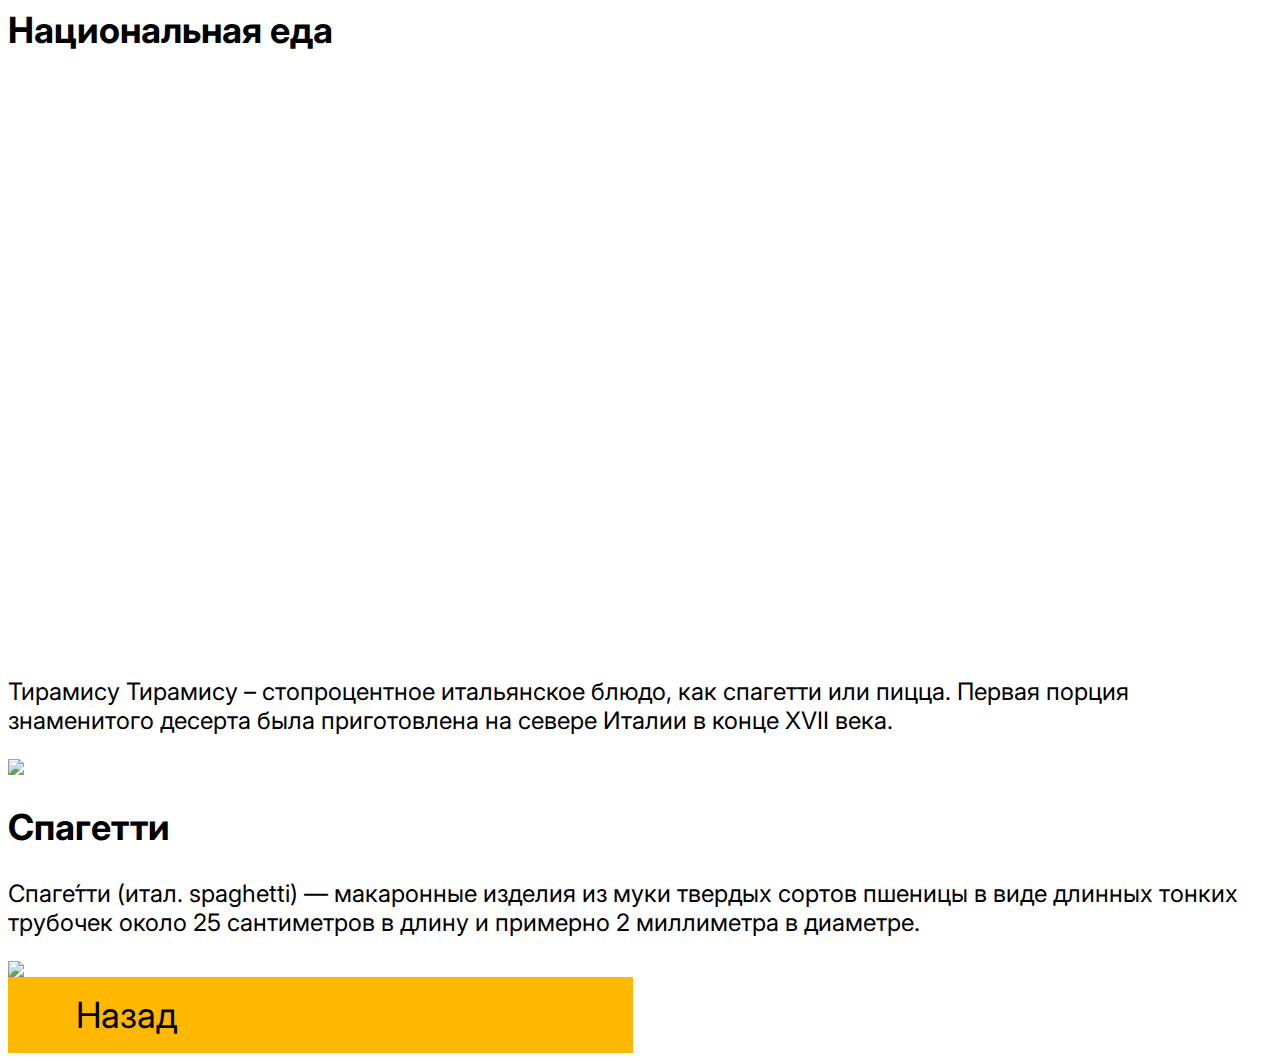
==== countries/eat.html @ 0e678b22 ":-)" ====
<html>
	<head>
	<link rel="stylesheet" href="../style.css">
	<link rel="preconnect" href="https://fonts.googleapis.com">
<link rel="preconnect" href="https://fonts.gstatic.com" crossorigin>
<link href="https://fonts.googleapis.com/css2?family=Inter:wght@100;200;300;400;500;600;700;800;900&display=swap" rel="stylesheet">
	</head>
	<body>
	
	<div class="third-banner">
		<div class="container">
			<div class="third-banner__inner">
			<h2 class="third-banner">Национальная еда</h2>
				</div>
			<p>Тирамису Тирамису – стопроцентное итальянское блюдо, как спагетти или пицца. Первая порция знаменитого десерта была приготовлена на севере Италии в конце XVII века.</p>
		<img src="../images/Italia 007 ilmage 002.jpg">
			<h2>Спагетти</h2>
			<p>Спаге́тти (итал. spaghetti) — макаронные изделия из муки твердых сортов пшеницы в виде длинных тонких трубочек около 25 сантиметров в длину и примерно 2 миллиметра в диаметре.</p>
		<img src="../images/Italia 007 ilmage 003.jpg">
		
	</div>
</div>
	<a href="index.html"class="btn">Назад</a>
 </body>
<html>
---- style.css ----
body{font-family: 'Inter';
font-style: normal;
font-weight: 400;
font-size: 24px;}
.slide{
width: 100%;
height: 100vh;
background-size:cover;
baground-position:center;
}
.italy{
background-image: url('images/image 2.jpg');
}
.italy2{
background-image: url('images/image 2.jpg');
}
.italy{
background-image: url('images/Italia 2 slide 003 ilm 001.jpg');
}
.slide__inner {
    display: flex;
    flex-direction: column;
    height: 100%;
    align-items: flex-start;
}
.main{
	background-image: url('Images/Italia 001 ilmage 001.jpg');
	}


.slide__inner {
    display: flex;
    flex-direction: column;
	height: 100%;
}
.slide__title{
font-family: 'Inter';
font-style: normal;
font-weight: 400;
font-size: 64px;
line-height: 77px;

color: #FFB800;
}
.btn{
	font-family: 'Inter';
font-style: normal;
font-weight: 400;
font-size: 36px;
line-height: 44px;

color: #000000;
background: #FFB800;
padding: 16px 57px 16px 68px;
display:block;
text-decoration:none;
max-width: 500px
}
.main__inner{
	display:flex;
	height:100%;
	flex-direction: column;
    justify-content: center;
}
.container{
		width: 100%;
		max-width: 1300px;
		margin: 0 auto;
}
.main__title{
	font-family: 'Inter';
font-style: normal;
font-weight: 500;
font-size: 64px;
line-height: 77px;

color: #FF9900;

}
.first-banner{
width:100%;
height:645px;
background-image:url('images/Rectangle 14.jpg');
}
.second-banner__inner{
width:100%;
height:645px;
background-image:url('images/Rectangle 7.jpg');
}
.third-banner__inner{
width:100%;
height:645px;
background-image:url('images/Italia 007 ilmage 001.jpg');
}
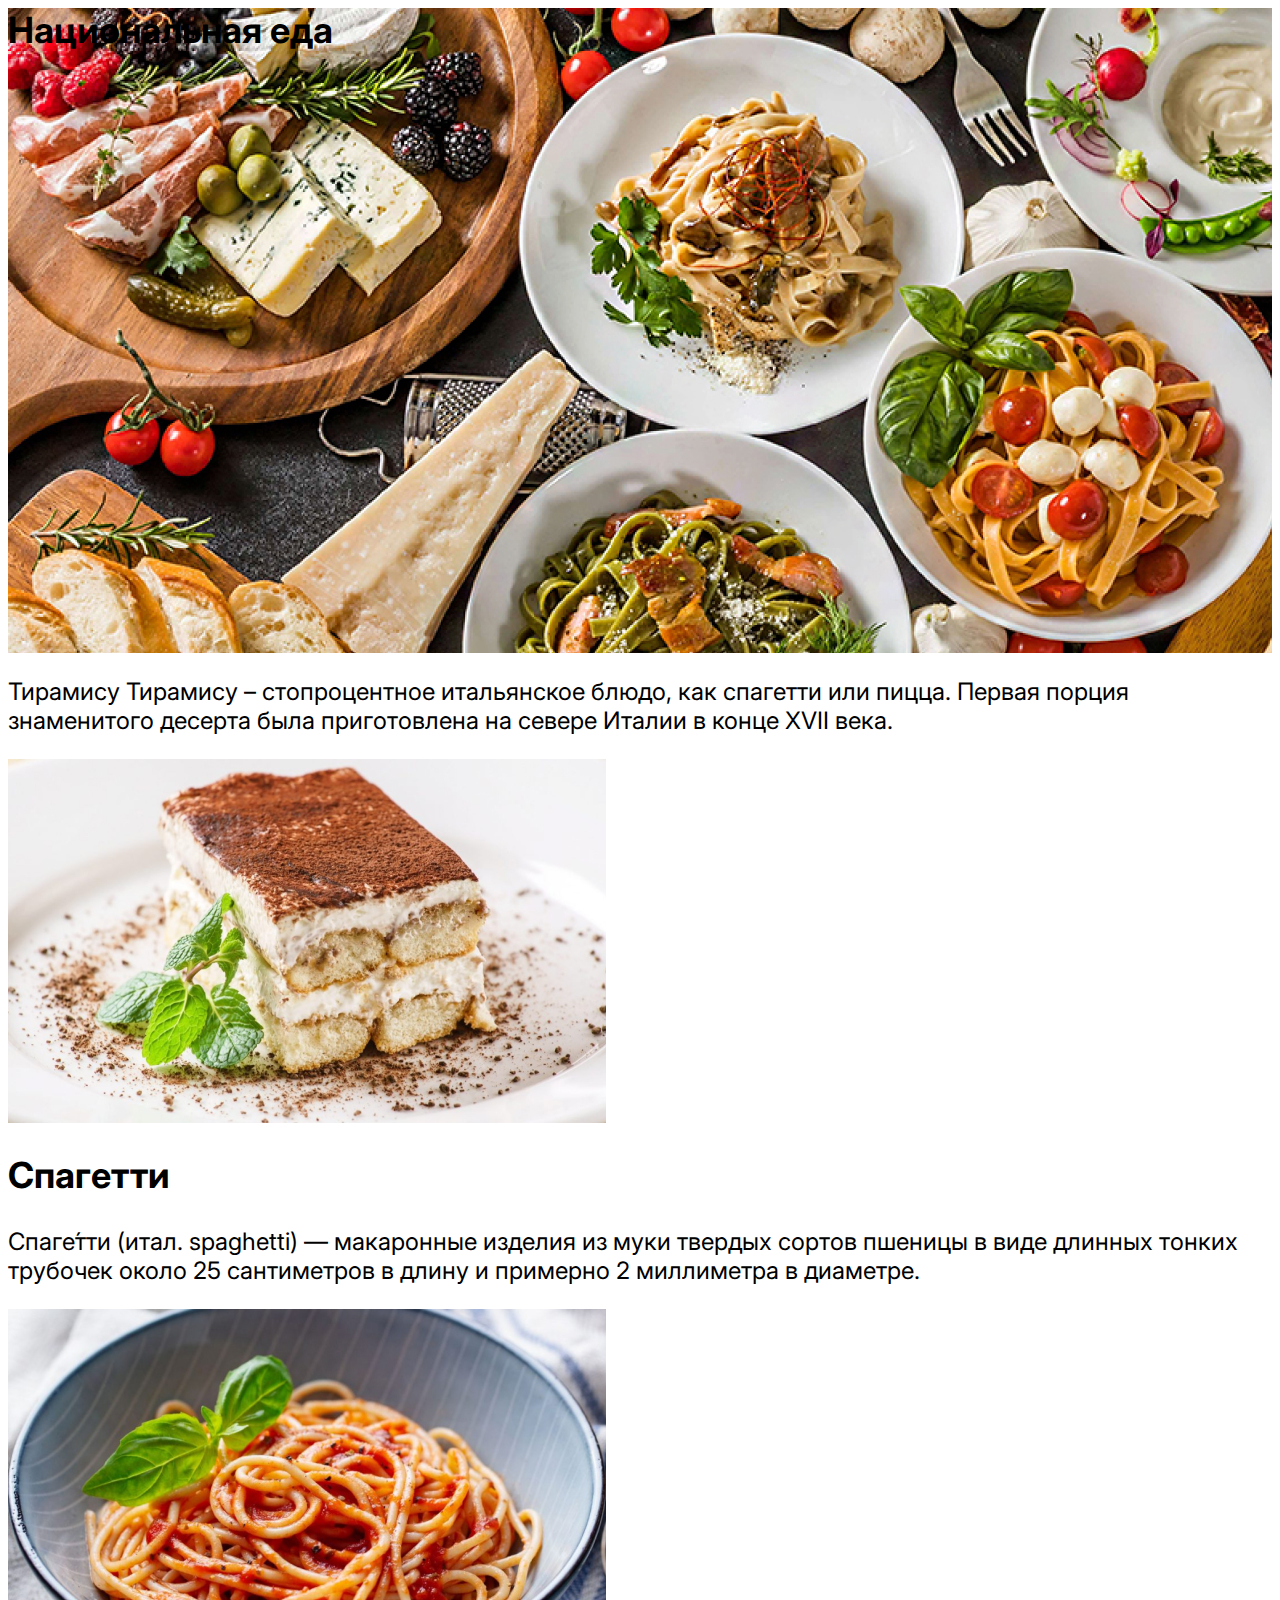
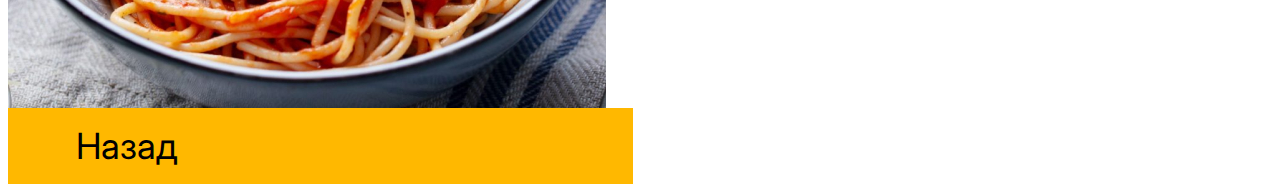
==== commit 684851df: "Update eat.html" ====
--- a/countries/eat.html
+++ b/countries/eat.html
@@ -13,13 +13,13 @@
 			<h2 class="third-banner">Национальная еда</h2>
 				</div>
 			<p>Тирамису Тирамису – стопроцентное итальянское блюдо, как спагетти или пицца. Первая порция знаменитого десерта была приготовлена на севере Италии в конце XVII века.</p>
-		<img src="../images/Italia 007 ilmage 002.jpg">
+		<img src="../Images/Italia 007 ilmage 002.jpg">
 			<h2>Спагетти</h2>
 			<p>Спаге́тти (итал. spaghetti) — макаронные изделия из муки твердых сортов пшеницы в виде длинных тонких трубочек около 25 сантиметров в длину и примерно 2 миллиметра в диаметре.</p>
-		<img src="../images/Italia 007 ilmage 003.jpg">
+		<img src="../Images/Italia 007 ilmage 003.jpg">
 		
 	</div>
 </div>
 	<a href="index.html"class="btn">Назад</a>
  </body>
-<html>+<html>
--- a/style.css
+++ b/style.css
@@ -9,13 +9,13 @@
 baground-position:center;
 }
 .italy{
-background-image: url('images/image 2.jpg');
+background-image: url('./Images/image 2.jpg');
 }
 .italy2{
-background-image: url('images/image 2.jpg');
+background-image: url('./Images/image 2.jpg');
 }
 .italy{
-background-image: url('images/Italia 2 slide 003 ilm 001.jpg');
+background-image: url('./Images/Italia 2 slide 003 ilm 001.jpg');
 }
 .slide__inner {
     display: flex;
@@ -24,7 +24,7 @@
     align-items: flex-start;
 }
 .main{
-	background-image: url('Images/Italia 001 ilmage 001.jpg');
+	background-image: url('./Images/Italia 001 ilmage 001.jpg');
 	}
 
 
@@ -80,18 +80,18 @@
 .first-banner{
 width:100%;
 height:645px;
-background-image:url('images/Rectangle 14.jpg');
+background-image:url('./Images/Rectangle 14.jpg');
 }
 .second-banner__inner{
 width:100%;
 height:645px;
-background-image:url('images/Rectangle 7.jpg');
+background-image:url('./Images/Rectangle 7.jpg');
 }
 .third-banner__inner{
 width:100%;
 height:645px;
-background-image:url('images/Italia 007 ilmage 001.jpg');
+background-image:url('./Images/Italia 007 ilmage 001.jpg');
 }
 
 	
-	+	
